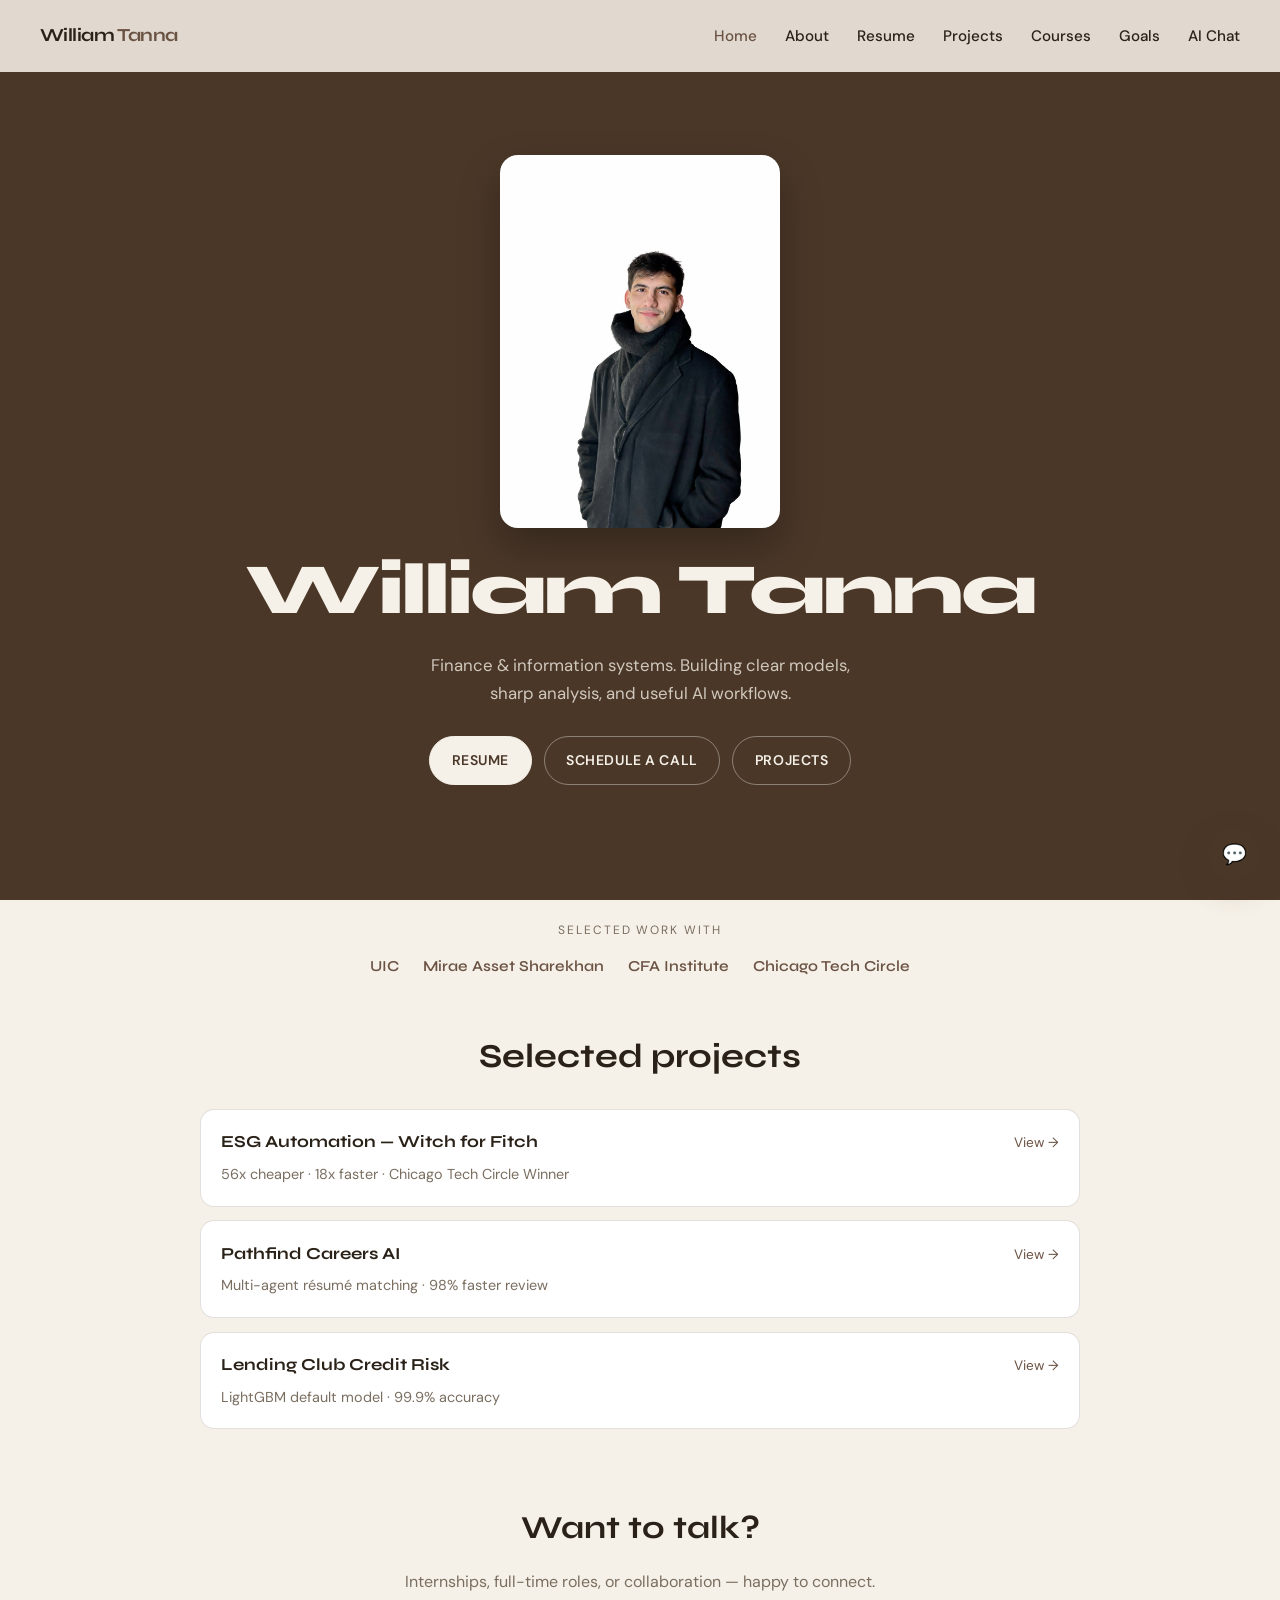
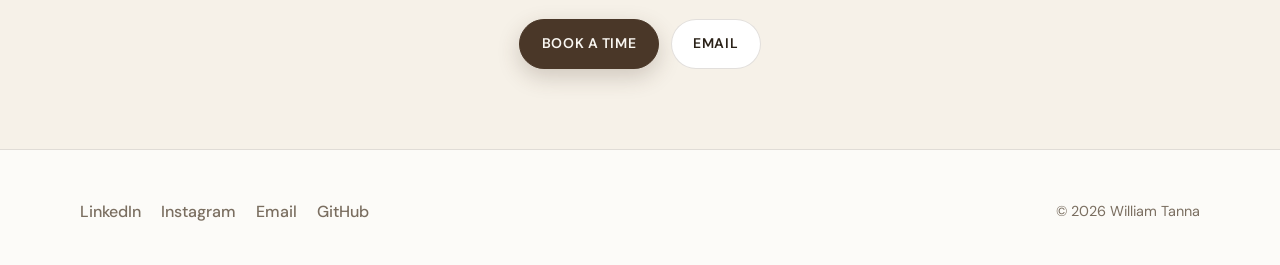
==== index.html @ aa551d98 "Simplify home, expandable chat FAB, richer transitions, plain brown hero Collapses chat into a botto" ====
<!DOCTYPE html>
<html lang="en">
<head>
    <meta charset="UTF-8">
    <meta name="viewport" content="width=device-width, initial-scale=1.0">
    <title>William Tanna — Portfolio</title>
    <link rel="preconnect" href="https://fonts.googleapis.com">
    <link rel="preconnect" href="https://fonts.gstatic.com" crossorigin>
    <link href="https://fonts.googleapis.com/css2?family=Syne:wght@600;700;800&family=DM+Sans:wght@400;500;600;700&display=swap" rel="stylesheet">
    <link rel="stylesheet" href="css/site.css">
    <style>
        .hero {
            min-height: 100vh;
            display: flex;
            flex-direction: column;
            align-items: center;
            justify-content: center;
            text-align: center;
            padding: calc(var(--nav-h) + 2rem) 1.5rem 4rem;
            gap: 1.75rem;
            background: #4a3728;
            color: #f6f1e8;
        }
        .hero-photo {
            width: min(280px, 58vw);
            aspect-ratio: 3 / 4;
            border-radius: 18px;
            overflow: hidden;
            box-shadow: 0 18px 40px rgba(0, 0, 0, 0.28);
            animation: heroRise 0.9s var(--ease) both;
        }
        .hero-photo img {
            width: 100%;
            height: 100%;
            object-fit: cover;
            object-position: center top;
        }
        .hero-name {
            font-family: var(--font-display);
            font-size: clamp(2.6rem, 8vw, 4.5rem);
            font-weight: 800;
            letter-spacing: -0.04em;
            line-height: 0.95;
            color: #f6f1e8;
            margin: 0;
            background: none;
            -webkit-text-fill-color: #f6f1e8;
            animation: heroRise 0.9s var(--ease) 0.08s both;
        }
        .hero-tagline {
            max-width: 28rem;
            margin: 0;
            color: rgba(246, 241, 232, 0.78);
            font-size: 1.05rem;
            line-height: 1.65;
            animation: heroRise 0.9s var(--ease) 0.16s both;
        }
        .cta-buttons {
            display: flex;
            flex-wrap: wrap;
            gap: 0.75rem;
            justify-content: center;
            animation: heroRise 0.9s var(--ease) 0.24s both;
        }
        .hero .btn-primary {
            background: #f6f1e8;
            color: #4a3728;
            border-color: #f6f1e8;
            box-shadow: none;
        }
        .hero .btn-primary:hover {
            background: #ebe4d8;
            color: #4a3728;
            border-color: #ebe4d8;
        }
        .hero .btn-secondary,
        .hero .btn-ghost {
            background: transparent;
            color: #f6f1e8;
            border-color: rgba(246, 241, 232, 0.4);
        }
        .hero .btn-secondary:hover,
        .hero .btn-ghost:hover {
            background: rgba(246, 241, 232, 0.1);
            color: #f6f1e8;
            border-color: #f6f1e8;
        }
        @keyframes heroRise {
            from { opacity: 0; transform: translateY(22px); }
            to { opacity: 1; transform: translateY(0); }
        }
        .trust-strip {
            padding: 1.25rem 1.5rem 3rem;
            text-align: center;
        }
        .trust-strip p {
            margin: 0 0 0.85rem;
            font-size: 0.75rem;
            letter-spacing: 0.16em;
            text-transform: uppercase;
            color: var(--muted);
        }
        .trust-strip-row {
            display: flex;
            flex-wrap: wrap;
            justify-content: center;
            gap: 0.65rem 1.5rem;
            color: var(--accent);
            font-family: var(--font-display);
            font-weight: 600;
            font-size: 0.95rem;
        }
        .home-projects {
            padding: 0 1.5rem 4.5rem;
        }
        .home-projects-inner {
            max-width: 880px;
            margin: 0 auto;
        }
        .home-projects h2 {
            font-family: var(--font-display);
            font-size: clamp(1.6rem, 3vw, 2.1rem);
            margin: 0 0 1.5rem;
            text-align: center;
        }
        .home-project-list {
            display: grid;
            gap: 0.85rem;
        }
        .home-project {
            display: flex;
            justify-content: space-between;
            align-items: baseline;
            gap: 1rem;
            padding: 1.15rem 1.25rem;
            background: var(--bg-elevated);
            border: 1px solid var(--border);
            border-radius: var(--radius);
            color: inherit;
            text-decoration: none;
            transition: transform 0.25s var(--ease), border-color 0.25s, box-shadow 0.25s;
        }
        .home-project:hover {
            transform: translateY(-3px);
            border-color: rgba(74, 55, 40, 0.35);
            box-shadow: var(--shadow);
            color: inherit;
        }
        .home-project strong {
            display: block;
            font-family: var(--font-display);
            font-size: 1.05rem;
            margin-bottom: 0.2rem;
        }
        .home-project span {
            color: var(--muted);
            font-size: 0.9rem;
        }
        .home-project em {
            font-style: normal;
            color: var(--accent);
            font-size: 0.85rem;
            white-space: nowrap;
        }
        .home-cta {
            text-align: center;
            padding: 0 1.5rem 5rem;
        }
        .home-cta h2 {
            font-family: var(--font-display);
            font-size: clamp(1.5rem, 3vw, 2rem);
            margin: 0 0 0.75rem;
        }
        .home-cta p {
            color: var(--muted);
            margin: 0 0 1.5rem;
        }
        .home-cta .cta-buttons { justify-content: center; }

        /* Chat panel messages */
        .chat-panel-header {
            display: flex;
            align-items: center;
            justify-content: space-between;
            gap: 0.75rem;
            padding: 0.85rem 1rem;
            background: var(--accent-2);
            color: #faf7f2;
            font-weight: 600;
            font-size: 0.85rem;
        }
        .chat-panel-close {
            width: 32px;
            height: 32px;
            border: none;
            border-radius: 50%;
            background: rgba(255,255,255,0.15);
            color: inherit;
            cursor: pointer;
            font-size: 1.1rem;
            line-height: 1;
        }
        .chat-panel-messages {
            flex: 1;
            overflow-y: auto;
            padding: 1rem;
            min-height: 180px;
            max-height: 280px;
            background: var(--bg);
        }
        .chat-panel-input {
            display: flex;
            gap: 0.5rem;
            padding: 0.75rem;
            border-top: 1px solid var(--border);
            background: var(--bg-elevated);
        }
        .chat-panel-input textarea {
            flex: 1;
            border: 1px solid var(--border);
            border-radius: 10px;
            padding: 0.65rem 0.75rem;
            font: inherit;
            resize: none;
            max-height: 80px;
            background: #fff;
            color: var(--text);
        }
        .chat-panel-input button {
            border: none;
            border-radius: 10px;
            padding: 0 1rem;
            background: var(--accent-2);
            color: #faf7f2;
            font-weight: 600;
            cursor: pointer;
        }
        .chat-panel-input button:disabled { opacity: 0.5; }
        .chat-panel .message {
            display: flex;
            gap: 0.5rem;
            margin-bottom: 0.75rem;
            align-items: flex-end;
        }
        .chat-panel .message.user { justify-content: flex-end; }
        .chat-panel .message-bubble {
            max-width: 85%;
            padding: 0.55rem 0.8rem;
            border-radius: 12px;
            font-size: 0.85rem;
            line-height: 1.45;
            background: var(--bg-elevated);
            border: 1px solid var(--border);
        }
        .chat-panel .message.user .message-bubble {
            background: var(--accent-2);
            color: #faf7f2;
            border-color: transparent;
        }
        .chat-panel .message-avatar {
            width: 26px;
            height: 26px;
            border-radius: 50%;
            object-fit: cover;
        }
        .typing-indicator { display: flex; gap: 4px; padding: 4px 0; }
        .typing-dot {
            width: 6px; height: 6px; border-radius: 50%;
            background: var(--muted);
            animation: typingPulse 1s infinite ease-in-out;
        }
        .typing-dot:nth-child(2) { animation-delay: 0.15s; }
        .typing-dot:nth-child(3) { animation-delay: 0.3s; }
        @keyframes typingPulse {
            0%, 80%, 100% { opacity: 0.35; transform: translateY(0); }
            40% { opacity: 1; transform: translateY(-3px); }
        }
        .welcome-mini h3 {
            margin: 0 0 0.35rem;
            font-size: 0.95rem;
            color: var(--text);
        }
        .welcome-mini p {
            margin: 0;
            font-size: 0.82rem;
            color: var(--muted);
        }
        @media (max-width: 640px) {
            .home-project { flex-direction: column; align-items: flex-start; }
        }
        @media (prefers-reduced-motion: reduce) {
            .hero-photo, .hero-name, .hero-tagline, .cta-buttons { animation: none; }
        }
    </style>
</head>
<body>
    <div class="page-transition" id="pageTransition" aria-hidden="true">
        <div class="transition-wipe"></div>
        <div class="transition-content">
            <div class="transition-mark">WT</div>
            <div class="loading-text">Loading</div>
        </div>
    </div>

    <div class="site-nav-backdrop" id="siteNavBackdrop"></div>
    <header class="site-nav">
        <div class="site-nav-inner">
            <a href="/" class="site-brand" onclick="navigateWithAnimation(event, '/')">William <span>Tanna</span></a>
            <button class="site-nav-toggle" id="siteNavToggle" aria-label="Open menu" aria-expanded="false" aria-controls="siteNavLinks">+</button>
            <ul class="site-nav-links" id="siteNavLinks">
                <li><a href="/" class="active" onclick="navigateWithAnimation(event, '/')">Home</a></li>
                <li><a href="/about" onclick="navigateWithAnimation(event, '/about')">About</a></li>
                <li><a href="/resume" onclick="navigateWithAnimation(event, '/resume')">Resume</a></li>
                <li><a href="/projects" onclick="navigateWithAnimation(event, '/projects')">Projects</a></li>
                <li><a href="/courses" onclick="navigateWithAnimation(event, '/courses')">Courses</a></li>
                <li><a href="/goals" onclick="navigateWithAnimation(event, '/goals')">Goals</a></li>
                <li><a href="/chat" onclick="navigateWithAnimation(event, '/chat')">AI Chat</a></li>
            </ul>
        </div>
    </header>

    <section class="hero">
        <div class="hero-photo">
            <img src="images/profile.png" alt="William Tanna">
        </div>
        <h1 class="hero-name">William Tanna</h1>
        <p class="hero-tagline">Finance &amp; information systems. Building clear models, sharp analysis, and useful AI workflows.</p>
        <div class="cta-buttons">
            <a href="/resume" class="btn btn-primary" onclick="navigateWithAnimation(event, '/resume')">Resume</a>
            <a href="https://calendar.app.google/wy9wTxMS2nM8jsvWA" target="_blank" rel="noopener" class="btn btn-secondary">Schedule a call</a>
            <a href="/projects" class="btn btn-ghost" onclick="navigateWithAnimation(event, '/projects')">Projects</a>
        </div>
    </section>

    <section class="trust-strip animate-on-scroll">
        <p>Selected work with</p>
        <div class="trust-strip-row">
            <span>UIC</span>
            <span>Mirae Asset Sharekhan</span>
            <span>CFA Institute</span>
            <span>Chicago Tech Circle</span>
        </div>
    </section>

    <section class="home-projects animate-on-scroll">
        <div class="home-projects-inner">
            <h2>Selected projects</h2>
            <div class="home-project-list">
                <a class="home-project" href="/projects" onclick="navigateWithAnimation(event, '/projects')">
                    <div>
                        <strong>ESG Automation — Witch for Fitch</strong>
                        <span>56x cheaper · 18x faster · Chicago Tech Circle Winner</span>
                    </div>
                    <em>View →</em>
                </a>
                <a class="home-project" href="/projects" onclick="navigateWithAnimation(event, '/projects')">
                    <div>
                        <strong>Pathfind Careers AI</strong>
                        <span>Multi-agent résumé matching · 98% faster review</span>
                    </div>
                    <em>View →</em>
                </a>
                <a class="home-project" href="/projects" onclick="navigateWithAnimation(event, '/projects')">
                    <div>
                        <strong>Lending Club Credit Risk</strong>
                        <span>LightGBM default model · 99.9% accuracy</span>
                    </div>
                    <em>View →</em>
                </a>
            </div>
        </div>
    </section>

    <section class="home-cta animate-on-scroll">
        <h2>Want to talk?</h2>
        <p>Internships, full-time roles, or collaboration — happy to connect.</p>
        <div class="cta-buttons">
            <a href="https://calendar.app.google/wy9wTxMS2nM8jsvWA" target="_blank" rel="noopener" class="btn btn-primary">Book a time</a>
            <a href="mailto:william@williamtanna.com" class="btn btn-secondary">Email</a>
        </div>
    </section>

    <footer class="site-footer">
        <div class="site-footer-inner">
            <div class="social-links">
                <a href="https://linkedin.com/in/williamtanna2824" target="_blank" rel="noopener">LinkedIn</a>
                <a href="https://instagram.com/williamtannaa" target="_blank" rel="noopener">Instagram</a>
                <a href="mailto:william@williamtanna.com">Email</a>
                <a href="https://github.com/williamtanna" target="_blank" rel="noopener">GitHub</a>
            </div>
            <p>© 2026 William Tanna</p>
        </div>
    </footer>

    <!-- Collapsed by default — tap to expand -->
    <button class="chat-fab" id="chatFab" aria-label="Open AI chat" aria-expanded="false" aria-controls="chatPanel">💬</button>
    <div class="chat-panel" id="chatPanel" role="dialog" aria-label="Chat with William">
        <div class="chat-panel-header">
            <span>Ask William</span>
            <button type="button" class="chat-panel-close" id="chatPanelClose" aria-label="Close chat">×</button>
        </div>
        <div class="chat-panel-messages" id="chatPanelMessages">
            <div class="welcome-mini" id="chatWelcome">
                <h3>Chat with me</h3>
                <p>Experience, projects, goals — ask anything.</p>
            </div>
            <div id="chatMessagesList"></div>
        </div>
        <div class="chat-panel-input">
            <textarea id="chatInput" rows="1" placeholder="Type a question…" onkeydown="handleChatKeyDown(event)"></textarea>
            <button type="button" id="chatSendBtn" onclick="sendChatMessage()">Send</button>
        </div>
    </div>

    <script src="js/site.js"></script>
    <script>
        document.addEventListener('DOMContentLoaded', function () {
            if (window.initChatShell) window.initChatShell();
        });

        function handleChatKeyDown(e) {
            if (e.key === 'Enter' && !e.shiftKey) {
                e.preventDefault();
                sendChatMessage();
            }
        }

        function addChatMessage(text, sender) {
            const list = document.getElementById('chatMessagesList');
            const welcome = document.getElementById('chatWelcome');
            if (welcome) welcome.style.display = 'none';
            const div = document.createElement('div');
            div.className = 'message ' + sender;
            if (sender === 'bot') {
                div.innerHTML = '<img class="message-avatar" src="images/profile.png" alt="William"><div class="message-bubble">' + text + '</div>';
            } else {
                div.innerHTML = '<div class="message-bubble">' + text + '</div>';
            }
            list.appendChild(div);
            const box = document.getElementById('chatPanelMessages');
            box.scrollTop = box.scrollHeight;
            return div;
        }

        async function sendChatMessage() {
            const input = document.getElementById('chatInput');
            const btn = document.getElementById('chatSendBtn');
            const msg = input.value.trim();
            if (!msg) return;
            btn.disabled = true;
            addChatMessage(msg, 'user');
            input.value = '';
            const typing = addChatMessage('<div class="typing-indicator"><div class="typing-dot"></div><div class="typing-dot"></div><div class="typing-dot"></div></div>', 'bot');
            try {
                const API_BASE = (window.location.hostname === 'localhost' || window.location.hostname === '127.0.0.1')
                    ? 'http://localhost:8000'
                    : 'https://william-tanna-chat.onrender.com';
                const res = await fetch(API_BASE + '/api/chat', {
                    method: 'POST',
                    headers: { 'Content-Type': 'application/json' },
                    body: JSON.stringify({ message: msg })
                });
                const data = await res.json();
                typing.remove();
                if (data.success && data.response) addChatMessage(data.response, 'bot');
                else addChatMessage("Sorry, I couldn't process that.", 'bot');
            } catch (err) {
                typing.remove();
                addChatMessage("Sorry, I can't connect right now.", 'bot');
            } finally {
                btn.disabled = false;
                input.focus();
            }
        }
    </script>
</body>
</html>
---- css/site.css ----
/* William Tanna — shared design system (warm neutrals) */

:root {
  --bg: #f6f1e8;
  --bg-soft: #ebe4d8;
  --bg-elevated: #ffffff;
  --text: #2a2218;
  --muted: #7a6e60;
  --accent: #6b5344;
  --accent-bright: #8b6b52;
  --accent-2: #4a3728;
  --accent-2-hover: #5c4634;
  --border: rgba(74, 55, 40, 0.16);
  --radius: 14px;
  --radius-sm: 10px;
  --shadow: 0 18px 40px rgba(42, 34, 24, 0.1);
  --font-display: "Syne", system-ui, sans-serif;
  --font-body: "DM Sans", system-ui, sans-serif;
  --nav-h: 72px;
  --ease: cubic-bezier(0.4, 0, 0.2, 1);

  /* Back-compat aliases for pages still using old tokens */
  --black: var(--bg);
  --black-soft: var(--bg-soft);
  --black-card: var(--bg-elevated);
  --gold: var(--accent);
  --gold-light: var(--accent-bright);
  --gold-dark: var(--accent-2);
  --text-muted: var(--muted);
}

*,
*::before,
*::after {
  box-sizing: border-box;
}

html {
  scroll-behavior: smooth;
}

body {
  margin: 0;
  font-family: var(--font-body);
  line-height: 1.7;
  color: var(--text);
  background:
    radial-gradient(ellipse 70% 45% at 0% 0%, rgba(139, 107, 82, 0.12), transparent 55%),
    radial-gradient(ellipse 50% 40% at 100% 10%, rgba(74, 55, 40, 0.08), transparent 50%),
    radial-gradient(ellipse 60% 35% at 50% 100%, rgba(235, 228, 216, 0.9), transparent 60%),
    var(--bg);
  background-attachment: fixed;
  overflow-x: hidden;
  min-height: 100vh;
}

img {
  max-width: 100%;
  height: auto;
  display: block;
}

a {
  color: var(--accent);
  text-decoration: none;
  transition: color 0.2s var(--ease);
}

a:hover {
  color: var(--accent-bright);
}

/* —— Typography —— */
.site-brand,
.display {
  font-family: var(--font-display);
  font-weight: 700;
  letter-spacing: -0.03em;
  line-height: 1.05;
}

.section-title {
  font-family: var(--font-display);
  font-size: clamp(1.75rem, 4vw, 2.75rem);
  font-weight: 700;
  color: var(--text);
  margin: 0 0 0.75rem;
}

.section-subtitle {
  color: var(--muted);
  font-size: 1.05rem;
  max-width: 36rem;
  margin: 0 0 2rem;
}

/* —— Layout —— */
.container {
  width: min(1120px, calc(100% - 2rem));
  margin-inline: auto;
}

.section {
  padding: clamp(3.5rem, 8vw, 6rem) 0;
}

/* —— Buttons —— */
.btn {
  display: inline-flex;
  align-items: center;
  justify-content: center;
  gap: 0.5rem;
  min-height: 44px;
  padding: 0.75rem 1.35rem;
  border-radius: 999px;
  border: 1px solid transparent;
  font-family: var(--font-body);
  font-size: 0.875rem;
  font-weight: 600;
  letter-spacing: 0.04em;
  text-transform: uppercase;
  text-decoration: none;
  cursor: pointer;
  transition: transform 0.2s var(--ease), background 0.2s var(--ease), border-color 0.2s var(--ease), color 0.2s var(--ease), box-shadow 0.2s var(--ease);
}

.btn:hover {
  transform: translateY(-2px);
}

.btn-primary {
  background: var(--accent-2);
  color: #faf7f2;
  border-color: var(--accent-2);
  box-shadow: 0 8px 22px rgba(74, 55, 40, 0.22);
}

.btn-primary:hover {
  background: var(--accent-2-hover);
  color: #faf7f2;
  border-color: var(--accent-2-hover);
}

.btn-secondary,
.btn-ghost {
  background: var(--bg-elevated);
  color: var(--text);
  border-color: var(--border);
}

.btn-secondary:hover,
.btn-ghost:hover {
  border-color: var(--accent);
  color: var(--accent-2);
  background: var(--bg-soft);
}

.btn-ai {
  background: transparent;
  color: var(--accent-2);
  border-color: rgba(74, 55, 40, 0.35);
}

.btn-ai:hover {
  background: rgba(74, 55, 40, 0.08);
  color: var(--accent-2);
}

/* —— Site nav —— */
.site-nav {
  position: fixed;
  top: 0;
  left: 0;
  right: 0;
  z-index: 1000;
  height: var(--nav-h);
  display: flex;
  align-items: center;
  padding: 0 clamp(1rem, 4vw, 2rem);
  background: rgba(246, 241, 232, 0.88);
  backdrop-filter: blur(14px);
  -webkit-backdrop-filter: blur(14px);
  border-bottom: 1px solid transparent;
  transition: border-color 0.3s var(--ease), background 0.3s var(--ease);
}

.site-nav.is-scrolled {
  border-bottom-color: var(--border);
  background: rgba(255, 255, 255, 0.94);
}

.site-nav-inner {
  width: 100%;
  max-width: 1200px;
  margin: 0 auto;
  display: flex;
  align-items: center;
  justify-content: space-between;
  gap: 1rem;
}

.site-brand {
  font-size: 1.15rem;
  color: var(--text);
  text-decoration: none;
}

.site-brand span {
  color: var(--accent);
}

.site-nav-toggle {
  width: 44px;
  height: 44px;
  border-radius: 50%;
  border: 1px solid var(--border);
  background: var(--bg-elevated);
  color: var(--text);
  font-size: 1.35rem;
  line-height: 1;
  cursor: pointer;
  display: flex;
  align-items: center;
  justify-content: center;
  transition: background 0.2s, transform 0.3s var(--ease), border-color 0.2s;
}

.site-nav-toggle:hover {
  border-color: var(--accent);
  color: var(--accent);
}

.site-nav-toggle[aria-expanded="true"] {
  transform: rotate(45deg);
  background: var(--accent-2);
  color: #faf7f2;
  border-color: var(--accent-2);
}

.site-nav-links {
  list-style: none;
  margin: 0;
  padding: 0;
}

.site-nav-links a {
  color: var(--text);
  text-decoration: none;
  font-weight: 500;
  font-size: 0.95rem;
}

.site-nav-links a:hover,
.site-nav-links a.active {
  color: var(--accent);
}

@media (min-width: 900px) {
  .site-nav-toggle {
    display: none;
  }

  .site-nav-links {
    display: flex;
    align-items: center;
    gap: 1.75rem;
  }
}

@media (max-width: 899px) {
  .site-nav-links {
    display: none;
    position: fixed;
    top: var(--nav-h);
    right: 0;
    bottom: 0;
    width: min(300px, 88vw);
    flex-direction: column;
    align-items: flex-start;
    gap: 0.25rem;
    padding: 1.5rem;
    background: var(--bg-elevated);
    border-left: 1px solid var(--border);
    box-shadow: var(--shadow);
  }

  .site-nav-links.is-open {
    display: flex;
  }

  .site-nav-links a {
    display: block;
    width: 100%;
    padding: 0.85rem 0.5rem;
    min-height: 44px;
  }
}

.site-nav-backdrop {
  display: none;
  position: fixed;
  inset: 0;
  background: rgba(0, 0, 0, 0.45);
  z-index: 999;
}

.site-nav-backdrop.is-open {
  display: block;
}

/* —— Footer —— */
.site-footer {
  padding: 3rem 1.5rem 2.5rem;
  border-top: 1px solid var(--border);
  background: rgba(255, 255, 255, 0.7);
}

.site-footer-inner {
  max-width: 1120px;
  margin: 0 auto;
  display: flex;
  flex-wrap: wrap;
  align-items: center;
  justify-content: space-between;
  gap: 1.25rem;
}

.site-footer .social-links {
  display: flex;
  flex-wrap: wrap;
  gap: 1.25rem;
}

.site-footer .social-links a {
  color: var(--muted);
  font-weight: 500;
}

.site-footer .social-links a:hover {
  color: var(--accent);
}

.site-footer p {
  margin: 0;
  color: var(--muted);
  font-size: 0.9rem;
}

/* —— Page transition —— */
.page-transition {
  position: fixed;
  inset: 0;
  z-index: 10000;
  display: flex;
  align-items: center;
  justify-content: center;
  opacity: 0;
  pointer-events: none;
  background: transparent;
}

.page-transition.active {
  opacity: 1;
  pointer-events: all;
}

.transition-wipe {
  position: absolute;
  inset: 0;
  background: var(--bg);
  transform: scaleY(0);
  transform-origin: bottom;
  transition: transform 0.55s cubic-bezier(0.76, 0, 0.24, 1);
}

.page-transition.active .transition-wipe {
  transform: scaleY(1);
  transform-origin: top;
}

.transition-content {
  position: relative;
  z-index: 1;
  text-align: center;
  opacity: 0;
  transform: translateY(12px) scale(0.96);
  transition: opacity 0.35s ease 0.18s, transform 0.45s cubic-bezier(0.22, 1, 0.36, 1) 0.18s;
}

.page-transition.active .transition-content {
  opacity: 1;
  transform: translateY(0) scale(1);
}

.transition-mark {
  font-family: var(--font-display);
  font-size: clamp(2.5rem, 8vw, 3.5rem);
  font-weight: 800;
  color: var(--accent-2);
  letter-spacing: -0.04em;
  animation: none;
}

.page-transition.active .transition-mark {
  animation: markPulse 0.7s ease 0.25s both;
}

@keyframes markPulse {
  0% { letter-spacing: -0.08em; opacity: 0.4; }
  100% { letter-spacing: -0.04em; opacity: 1; }
}

.loading-text {
  margin-top: 0.75rem;
  color: var(--muted);
  font-size: 0.75rem;
  letter-spacing: 0.32em;
  text-transform: uppercase;
}

/* legacy tiger class still used on some pages */
.tiger-runner {
  font-size: 2.5rem;
  color: var(--accent);
}

/* —— Motion —— */
.animate-on-scroll {
  opacity: 0;
  transform: translateY(28px);
  transition: opacity 0.7s var(--ease), transform 0.7s var(--ease);
}

.animate-on-scroll.visible {
  opacity: 1;
  transform: translateY(0);
}

.animate-delay-1 { transition-delay: 0.08s; }
.animate-delay-2 { transition-delay: 0.16s; }
.animate-delay-3 { transition-delay: 0.24s; }
.animate-delay-4 { transition-delay: 0.32s; }

@media (prefers-reduced-motion: reduce) {
  html { scroll-behavior: auto; }
  .animate-on-scroll {
    opacity: 1;
    transform: none;
    transition: none;
  }
  .btn:hover { transform: none; }
  .page-transition { transition: none; }
}

/* —— Surfaces —— */
.surface {
  background: var(--bg-elevated);
  border: 1px solid var(--border);
  border-radius: var(--radius);
}

.surface-hover:hover {
  border-color: rgba(74, 55, 40, 0.35);
  transform: translateY(-4px);
  box-shadow: var(--shadow);
}

/* —— Floating chat shell —— */
.chat-fab {
  position: fixed;
  right: 1.25rem;
  bottom: 1.25rem;
  z-index: 900;
  width: 52px;
  height: 52px;
  border-radius: 50%;
  border: none;
  background: var(--accent-2);
  color: #faf7f2;
  font-size: 1.25rem;
  cursor: pointer;
  box-shadow: 0 10px 28px rgba(74, 55, 40, 0.28);
  transition: transform 0.25s var(--ease), background 0.2s;
}

.chat-fab:hover {
  transform: scale(1.07);
  background: var(--accent-2-hover);
}

.chat-fab[aria-expanded="true"] {
  transform: rotate(8deg) scale(0.95);
}

.chat-panel {
  position: fixed;
  right: 1.25rem;
  bottom: 5.25rem;
  z-index: 900;
  width: min(320px, calc(100vw - 2rem));
  max-height: min(62vh, 460px);
  display: flex;
  flex-direction: column;
  overflow: hidden;
  background: var(--bg-elevated);
  border: 1px solid var(--border);
  border-radius: var(--radius);
  box-shadow: var(--shadow);
  opacity: 0;
  visibility: hidden;
  pointer-events: none;
  transform: translateY(16px) scale(0.94);
  transform-origin: bottom right;
  transition:
    opacity 0.28s var(--ease),
    transform 0.35s cubic-bezier(0.22, 1, 0.36, 1),
    visibility 0.28s;
}

.chat-panel.is-open {
  opacity: 1;
  visibility: visible;
  pointer-events: auto;
  transform: translateY(0) scale(1);
}

@media (max-width: 480px) {
  .chat-panel {
    left: 0.75rem;
    right: 0.75rem;
    width: auto;
    bottom: 5rem;
    transform-origin: bottom center;
  }
}

@media (prefers-reduced-motion: reduce) {
  .page-transition.active .transition-wipe,
  .page-transition.active .transition-content,
  .page-transition.active .transition-mark,
  .chat-panel {
    transition: none;
    animation: none;
  }
  .chat-panel {
    transform: none;
  }
  .chat-panel.is-open {
    transform: none;
  }
}
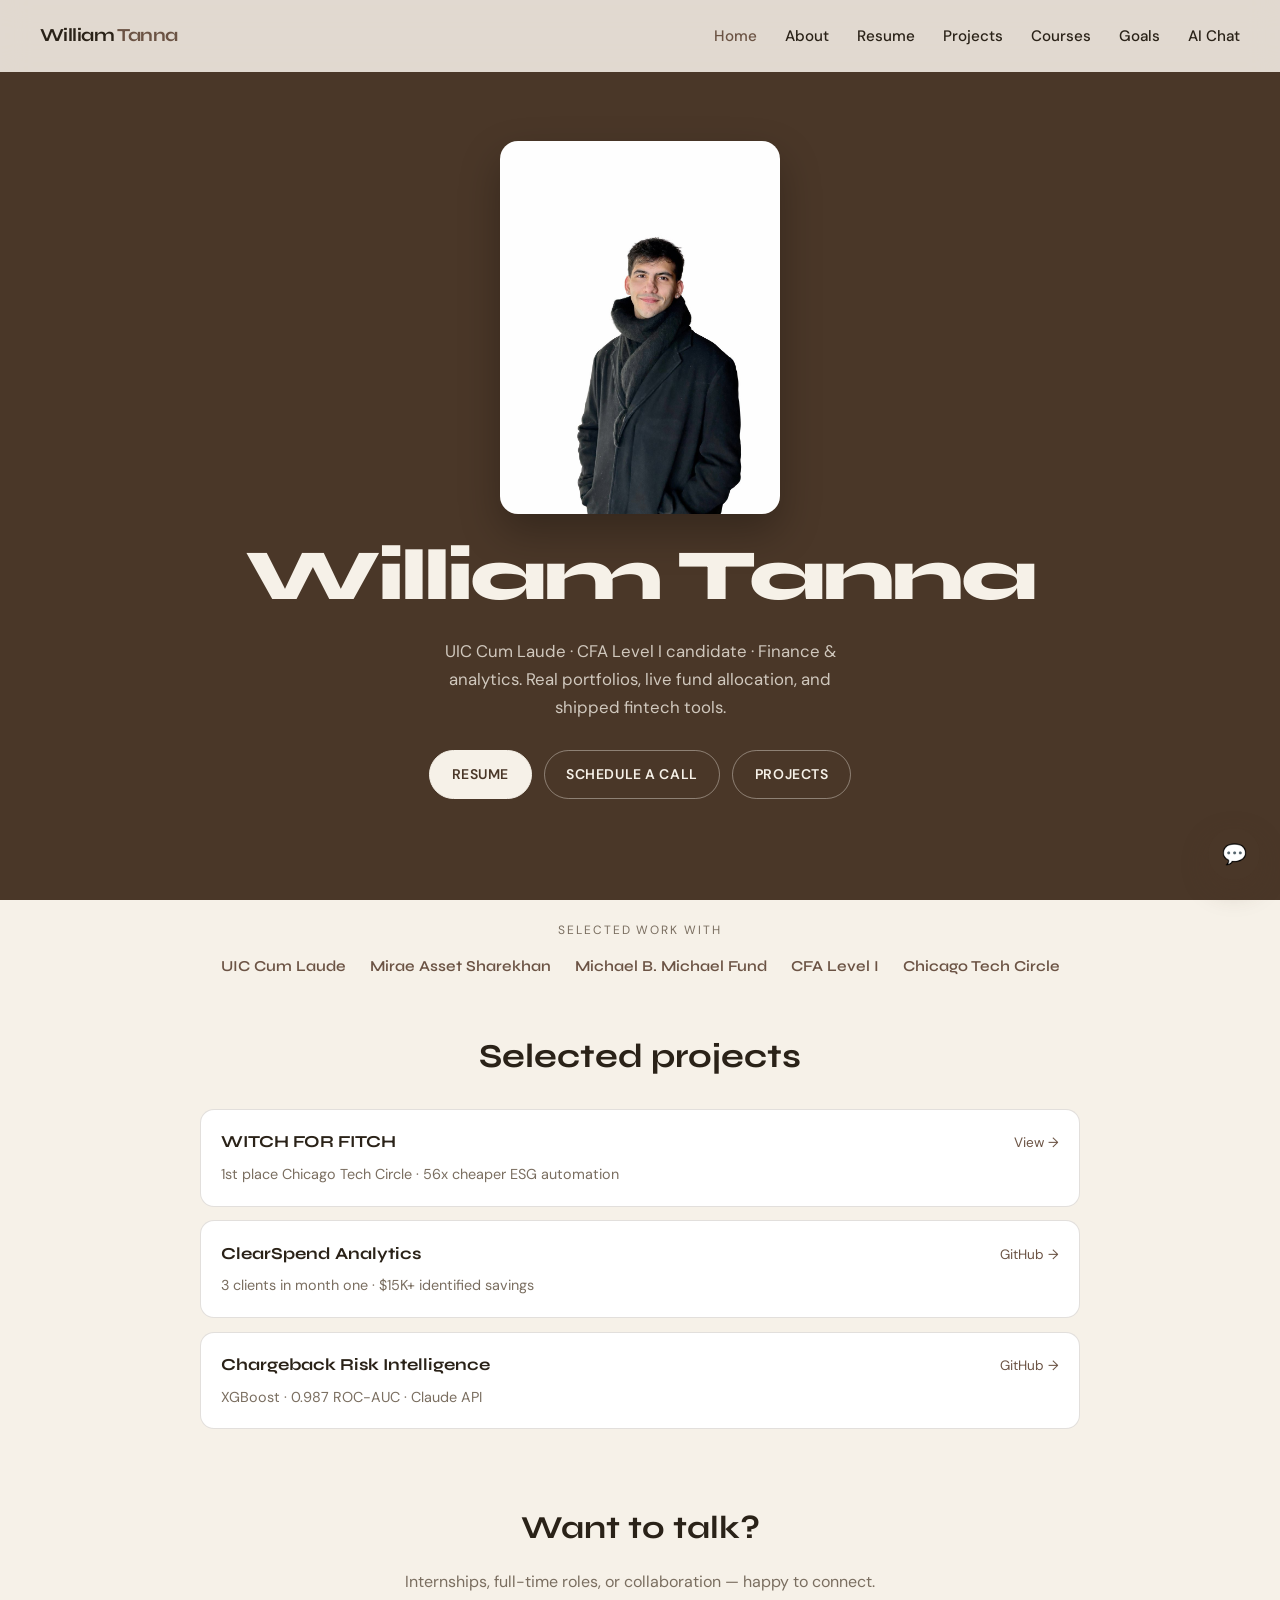
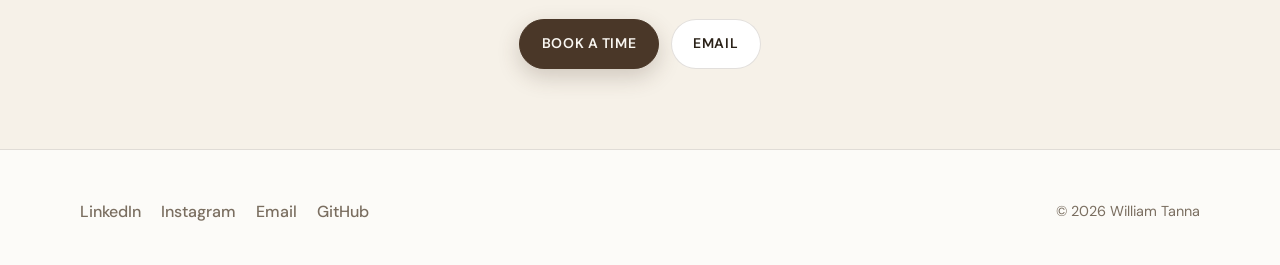
==== commit 588a53a5: "Recruiter pass: reconcile numbers, real GitHub links, tighter About Align GPA (3.52), Lending Club (" ====
--- a/index.html
+++ b/index.html
@@ -324,7 +324,7 @@
             <img src="images/profile.png" alt="William Tanna">
         </div>
         <h1 class="hero-name">William Tanna</h1>
-        <p class="hero-tagline">Finance &amp; information systems. Building clear models, sharp analysis, and useful AI workflows.</p>
+        <p class="hero-tagline">UIC Cum Laude · CFA Level I candidate · Finance &amp; analytics. Real portfolios, live fund allocation, and shipped fintech tools.</p>
         <div class="cta-buttons">
             <a href="/resume" class="btn btn-primary" onclick="navigateWithAnimation(event, '/resume')">Resume</a>
             <a href="https://calendar.app.google/wy9wTxMS2nM8jsvWA" target="_blank" rel="noopener" class="btn btn-secondary">Schedule a call</a>
@@ -335,9 +335,10 @@
     <section class="trust-strip animate-on-scroll">
         <p>Selected work with</p>
         <div class="trust-strip-row">
-            <span>UIC</span>
+            <span>UIC Cum Laude</span>
             <span>Mirae Asset Sharekhan</span>
-            <span>CFA Institute</span>
+            <span>Michael B. Michael Fund</span>
+            <span>CFA Level I</span>
             <span>Chicago Tech Circle</span>
         </div>
     </section>
@@ -348,24 +349,24 @@
             <div class="home-project-list">
                 <a class="home-project" href="/projects" onclick="navigateWithAnimation(event, '/projects')">
                     <div>
-                        <strong>ESG Automation — Witch for Fitch</strong>
-                        <span>56x cheaper · 18x faster · Chicago Tech Circle Winner</span>
+                        <strong>WITCH FOR FITCH</strong>
+                        <span>1st place Chicago Tech Circle · 56x cheaper ESG automation</span>
                     </div>
                     <em>View →</em>
                 </a>
-                <a class="home-project" href="/projects" onclick="navigateWithAnimation(event, '/projects')">
+                <a class="home-project" href="/projects#clearspend" onclick="navigateWithAnimation(event, '/projects')">
                     <div>
-                        <strong>Pathfind Careers AI</strong>
-                        <span>Multi-agent résumé matching · 98% faster review</span>
+                        <strong>ClearSpend Analytics</strong>
+                        <span>3 clients in month one · $15K+ identified savings</span>
                     </div>
-                    <em>View →</em>
+                    <em>GitHub →</em>
                 </a>
-                <a class="home-project" href="/projects" onclick="navigateWithAnimation(event, '/projects')">
+                <a class="home-project" href="/projects#chargeback" onclick="navigateWithAnimation(event, '/projects')">
                     <div>
-                        <strong>Lending Club Credit Risk</strong>
-                        <span>LightGBM default model · 99.9% accuracy</span>
+                        <strong>Chargeback Risk Intelligence</strong>
+                        <span>XGBoost · 0.987 ROC-AUC · Claude API</span>
                     </div>
-                    <em>View →</em>
+                    <em>GitHub →</em>
                 </a>
             </div>
         </div>
@@ -386,7 +387,7 @@
                 <a href="https://linkedin.com/in/williamtanna2824" target="_blank" rel="noopener">LinkedIn</a>
                 <a href="https://instagram.com/williamtannaa" target="_blank" rel="noopener">Instagram</a>
                 <a href="mailto:william@williamtanna.com">Email</a>
-                <a href="https://github.com/williamtanna" target="_blank" rel="noopener">GitHub</a>
+                <a href="https://github.com/williamtanna2824" target="_blank" rel="noopener">GitHub</a>
             </div>
             <p>© 2026 William Tanna</p>
         </div>
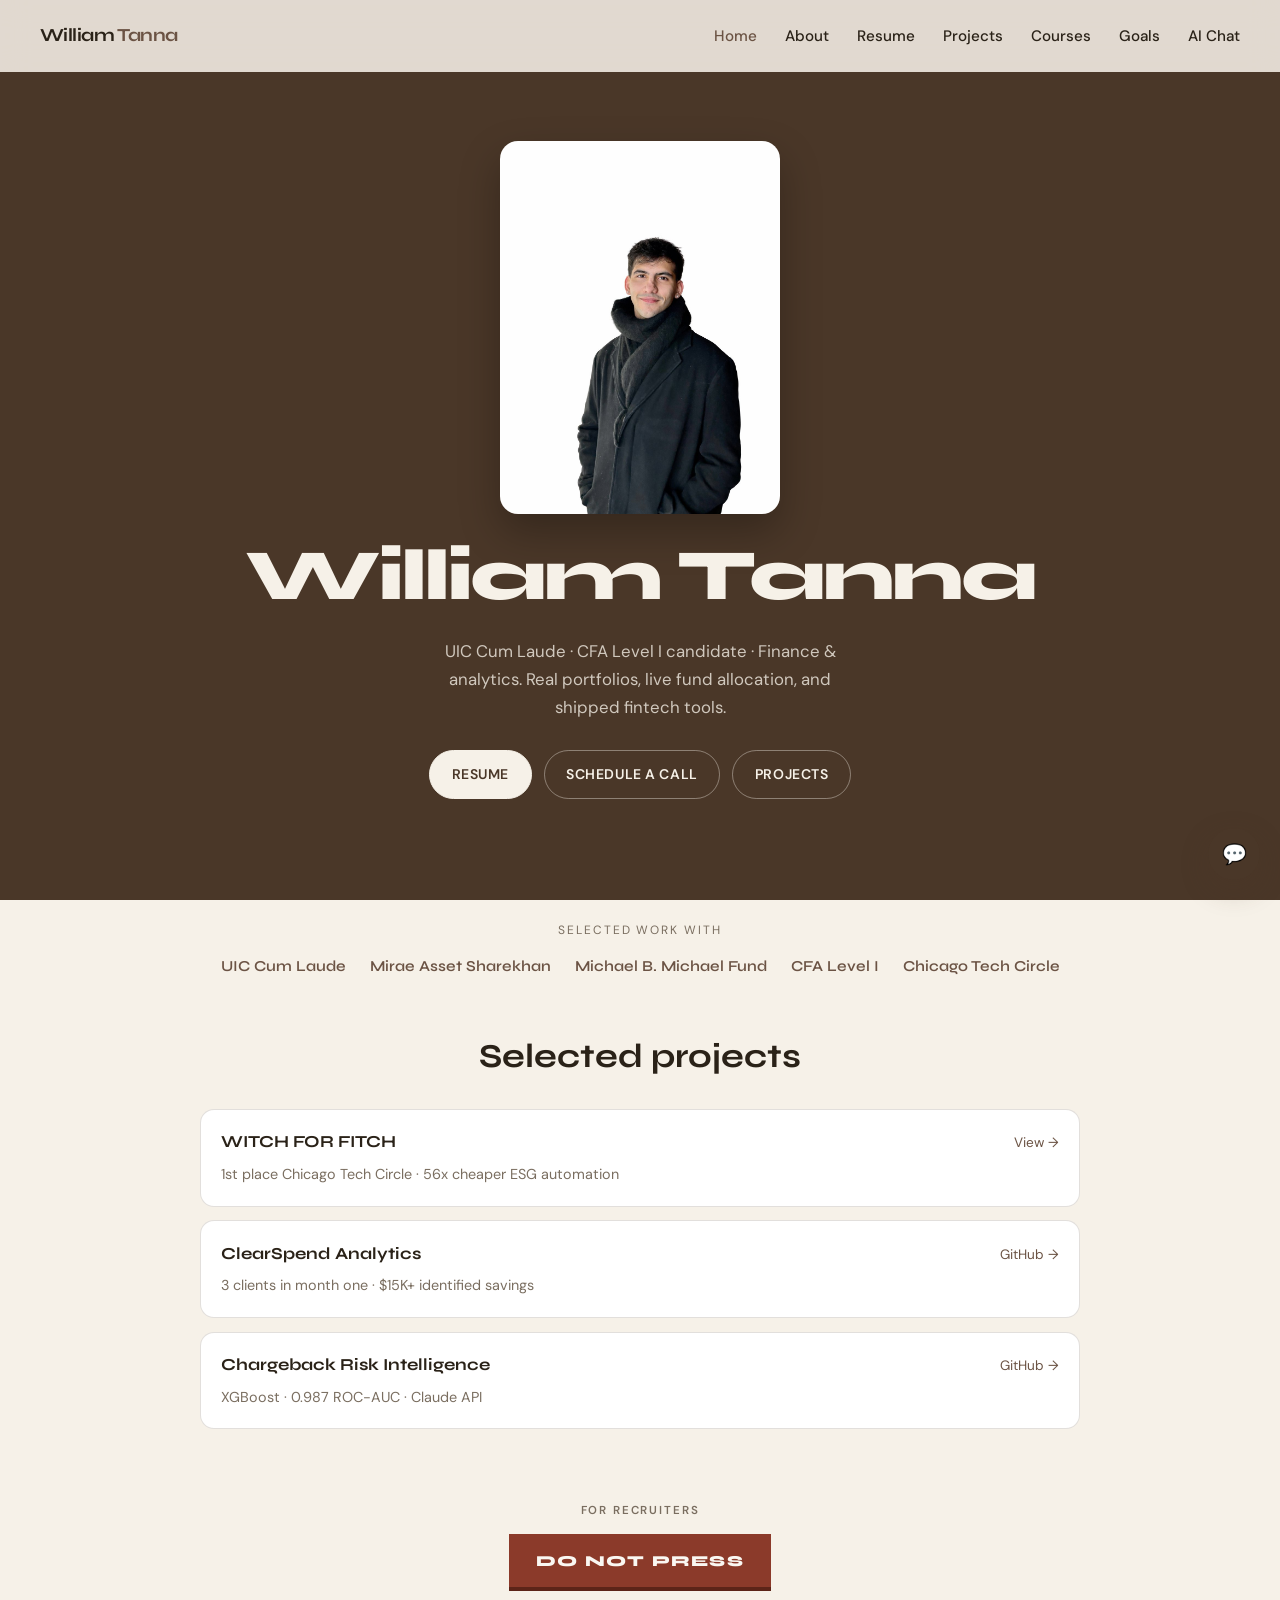
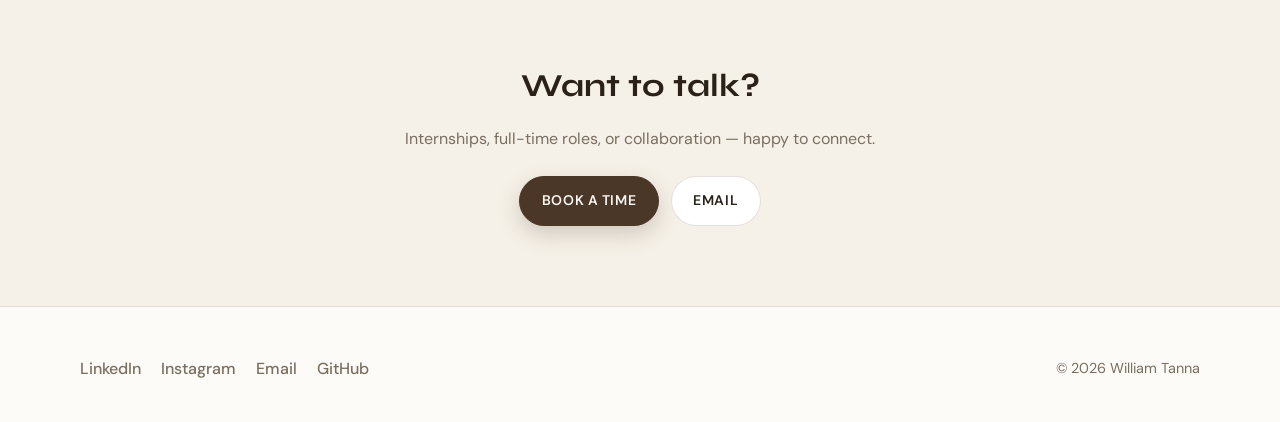
==== commit 61de1459: "Add Do Not Press recruiter pitch on the homepage Co-authored-by: Cursor <cursoragent@cursor.com>" ====
--- a/index.html
+++ b/index.html
@@ -176,6 +176,118 @@
             margin: 0 0 1.5rem;
         }
         .home-cta .cta-buttons { justify-content: center; }
+
+        .dnp {
+            max-width: 520px;
+            margin: 0 auto 4.5rem;
+            padding: 0 1.5rem;
+            text-align: center;
+        }
+        .dnp-eyebrow {
+            font-size: 0.72rem;
+            letter-spacing: 0.16em;
+            text-transform: uppercase;
+            color: var(--muted);
+            margin: 0 0 0.85rem;
+            font-weight: 600;
+        }
+        .dnp-btn {
+            font-family: var(--font-display);
+            font-weight: 800;
+            font-size: 0.95rem;
+            letter-spacing: 0.08em;
+            text-transform: uppercase;
+            padding: 0.95rem 1.6rem;
+            border: 2px solid #8b3a2a;
+            background: #8b3a2a;
+            color: #faf7f2;
+            cursor: pointer;
+            transition: transform 0.2s ease, background 0.2s ease, box-shadow 0.2s ease;
+            box-shadow: 0 4px 0 #5c2418;
+        }
+        .dnp-btn:hover {
+            background: #a34532;
+            transform: translateY(-1px);
+        }
+        .dnp-btn:active {
+            transform: translateY(2px);
+            box-shadow: 0 1px 0 #5c2418;
+        }
+        .dnp-btn.is-shaking {
+            animation: dnpShake 0.45s ease;
+        }
+        .dnp-btn.is-pressed {
+            background: var(--accent-2);
+            border-color: var(--accent-2);
+            box-shadow: none;
+            opacity: 0.85;
+            cursor: default;
+        }
+        @keyframes dnpShake {
+            0%, 100% { transform: translateX(0); }
+            20% { transform: translateX(-6px) rotate(-1deg); }
+            40% { transform: translateX(6px) rotate(1deg); }
+            60% { transform: translateX(-4px); }
+            80% { transform: translateX(4px); }
+        }
+        .dnp-reveal {
+            display: none;
+            margin-top: 1.5rem;
+            text-align: left;
+            padding: 1.5rem 0 0;
+            border-top: 1px solid var(--border);
+            opacity: 0;
+            transform: translateY(12px);
+            transition: opacity 0.45s ease, transform 0.45s ease;
+        }
+        .dnp-reveal.is-open {
+            display: block;
+            opacity: 1;
+            transform: translateY(0);
+        }
+        .dnp-reveal h3 {
+            font-family: var(--font-display);
+            font-size: 1.35rem;
+            margin: 0 0 0.5rem;
+            color: var(--accent-2);
+        }
+        .dnp-reveal > p {
+            color: var(--muted);
+            margin: 0 0 1rem;
+            font-size: 0.95rem;
+        }
+        .dnp-reveal ul {
+            list-style: none;
+            padding: 0;
+            margin: 0 0 1.35rem;
+        }
+        .dnp-reveal li {
+            position: relative;
+            padding: 0.45rem 0 0.45rem 1.1rem;
+            font-size: 0.95rem;
+            line-height: 1.5;
+            color: var(--text);
+            border-bottom: 1px solid rgba(74, 55, 40, 0.08);
+        }
+        .dnp-reveal li:last-child { border-bottom: none; }
+        .dnp-reveal li::before {
+            content: "";
+            position: absolute;
+            left: 0;
+            top: 0.95rem;
+            width: 6px;
+            height: 6px;
+            background: var(--accent);
+            border-radius: 50%;
+        }
+        .dnp-reveal .cta-buttons {
+            justify-content: flex-start;
+            gap: 0.75rem;
+        }
+        @media (prefers-reduced-motion: reduce) {
+            .dnp-btn.is-shaking { animation: none; }
+            .dnp-reveal { transition: none; }
+        }
 
         /* Chat panel messages */
         .chat-panel-header {
@@ -372,6 +484,28 @@
         </div>
     </section>
 
+    <section class="dnp animate-on-scroll" aria-label="Recruiter pitch">
+        <p class="dnp-eyebrow">For recruiters</p>
+        <button type="button" class="dnp-btn" id="dnpBtn" aria-expanded="false" aria-controls="dnpReveal">
+            Do not press
+        </button>
+        <div class="dnp-reveal" id="dnpReveal" hidden>
+            <h3>You pressed it. Here’s why hire me.</h3>
+            <p>Sixty-second case — no fluff.</p>
+            <ul>
+                <li>Cum Laude dual major in Finance + IDS (analytics), 3.52 GPA — CFA Level I exam Nov 2026.</li>
+                <li>Live student fund work: Gap Inc. DCF ($43.12 vs $21.01, 105% upside) → ~1% allocation (~$1,200) approved.</li>
+                <li>I ship: ClearSpend (3 clients, $15K+ savings), Chargeback ML (0.987 ROC-AUC), Tech Circle 1st place.</li>
+                <li>Finance instinct + build instinct — models, Python/SQL, and products recruiters can click.</li>
+                <li>Ready to start: looking for a full-time role in finance &amp; analytics, open worldwide.</li>
+            </ul>
+            <div class="cta-buttons">
+                <a href="https://calendar.app.google/wy9wTxMS2nM8jsvWA" target="_blank" rel="noopener" class="btn btn-primary">Schedule a call</a>
+                <a href="/resume" class="btn btn-secondary" onclick="navigateWithAnimation(event, '/resume')">Resume</a>
+            </div>
+        </div>
+    </section>
+
     <section class="home-cta animate-on-scroll">
         <h2>Want to talk?</h2>
         <p>Internships, full-time roles, or collaboration — happy to connect.</p>
@@ -417,6 +551,26 @@
     <script>
         document.addEventListener('DOMContentLoaded', function () {
             if (window.initChatShell) window.initChatShell();
+
+            var btn = document.getElementById('dnpBtn');
+            var reveal = document.getElementById('dnpReveal');
+            if (btn && reveal) {
+                btn.addEventListener('click', function () {
+                    if (btn.classList.contains('is-pressed')) return;
+                    btn.classList.add('is-shaking');
+                    setTimeout(function () {
+                        btn.classList.remove('is-shaking');
+                        btn.classList.add('is-pressed');
+                        btn.setAttribute('aria-expanded', 'true');
+                        btn.textContent = 'Told you not to';
+                        reveal.hidden = false;
+                        // force reflow so transition plays
+                        void reveal.offsetWidth;
+                        reveal.classList.add('is-open');
+                        reveal.scrollIntoView({ behavior: 'smooth', block: 'nearest' });
+                    }, 420);
+                });
+            }
         });
 
         function handleChatKeyDown(e) {
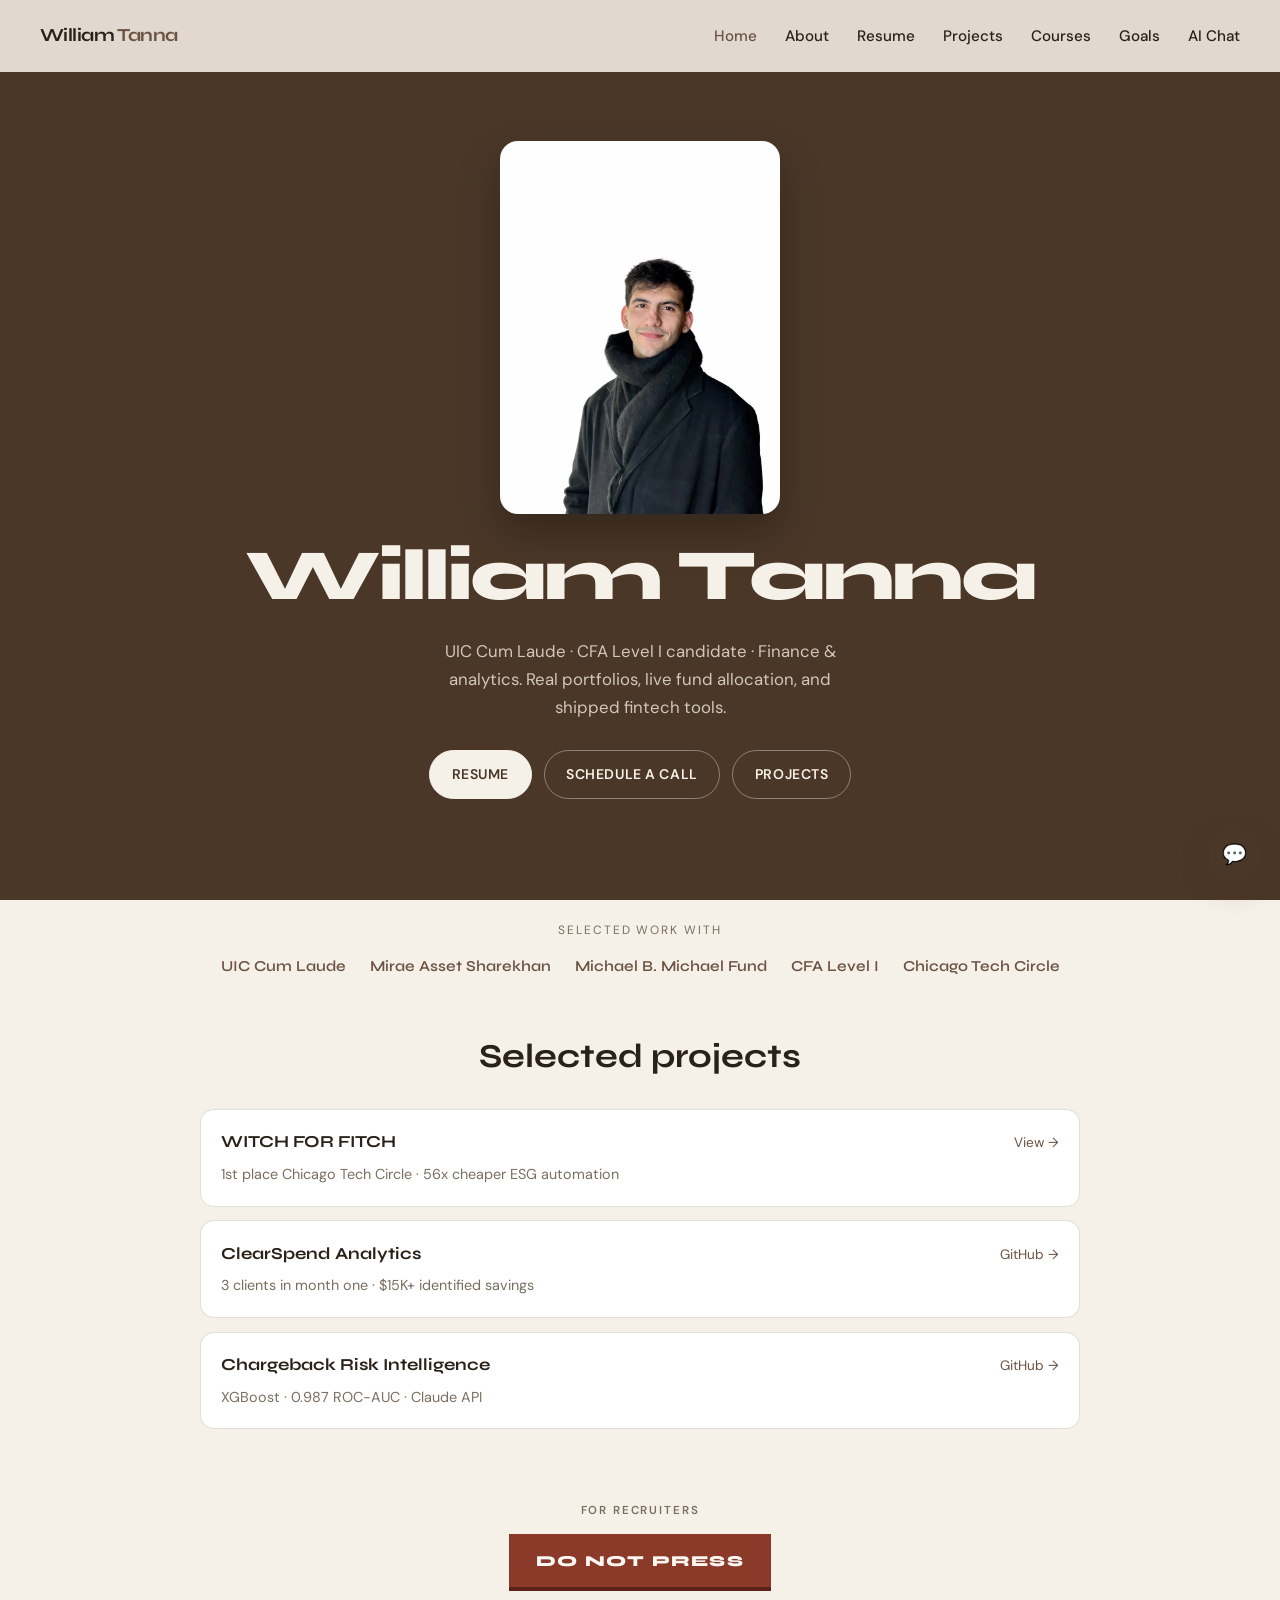
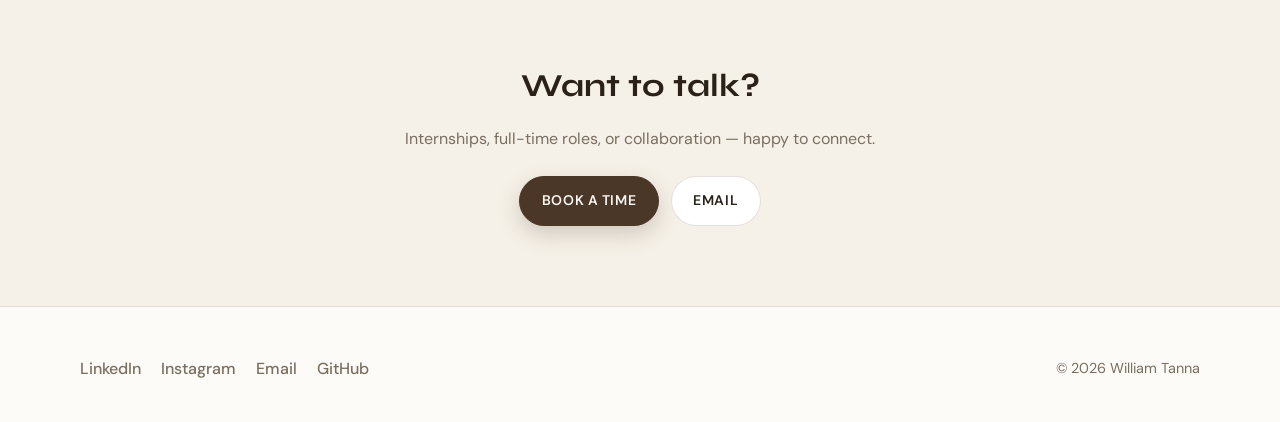
==== commit 56a4d6b2: "Crop homepage hero photo from the bottom Co-authored-by: Cursor <cursoragent@cursor.com>" ====
--- a/index.html
+++ b/index.html
@@ -34,6 +34,8 @@
             height: 100%;
             object-fit: cover;
             object-position: center top;
+            transform: scale(1.22);
+            transform-origin: top center;
         }
         .hero-name {
             font-family: var(--font-display);
@@ -493,10 +495,10 @@
             <h3>You pressed it. Here’s why hire me.</h3>
             <p>Sixty-second case — no fluff.</p>
             <ul>
-                <li>Cum Laude dual major in Finance + IDS (analytics), 3.52 GPA — CFA Level I exam Nov 2026.</li>
+                <li>Cum Laude dual major in Finance + IDS (analytics) — CFA Level I exam Nov 2026.</li>
                 <li>Live student fund work: Gap Inc. DCF ($43.12 vs $21.01, 105% upside) → ~1% allocation (~$1,200) approved.</li>
-                <li>I ship: ClearSpend (3 clients, $15K+ savings), Chargeback ML (0.987 ROC-AUC), Tech Circle 1st place.</li>
-                <li>Finance instinct + build instinct — models, Python/SQL, and products recruiters can click.</li>
+                <li>Winner of the Chicago Tech Circle Competition — plus shipped ClearSpend (3 clients, $15K+ savings) and Chargeback ML (0.987 ROC-AUC).</li>
+                <li>I’m open to any and every challenge, no matter how hard — that’s where I do my best work.</li>
                 <li>Ready to start: looking for a full-time role in finance &amp; analytics, open worldwide.</li>
             </ul>
             <div class="cta-buttons">
@@ -518,7 +520,7 @@
     <footer class="site-footer">
         <div class="site-footer-inner">
             <div class="social-links">
-                <a href="https://linkedin.com/in/williamtanna2824" target="_blank" rel="noopener">LinkedIn</a>
+                <a href="https://linkedin.com/in/williamtanna" target="_blank" rel="noopener">LinkedIn</a>
                 <a href="https://instagram.com/williamtannaa" target="_blank" rel="noopener">Instagram</a>
                 <a href="mailto:william@williamtanna.com">Email</a>
                 <a href="https://github.com/williamtanna2824" target="_blank" rel="noopener">GitHub</a>
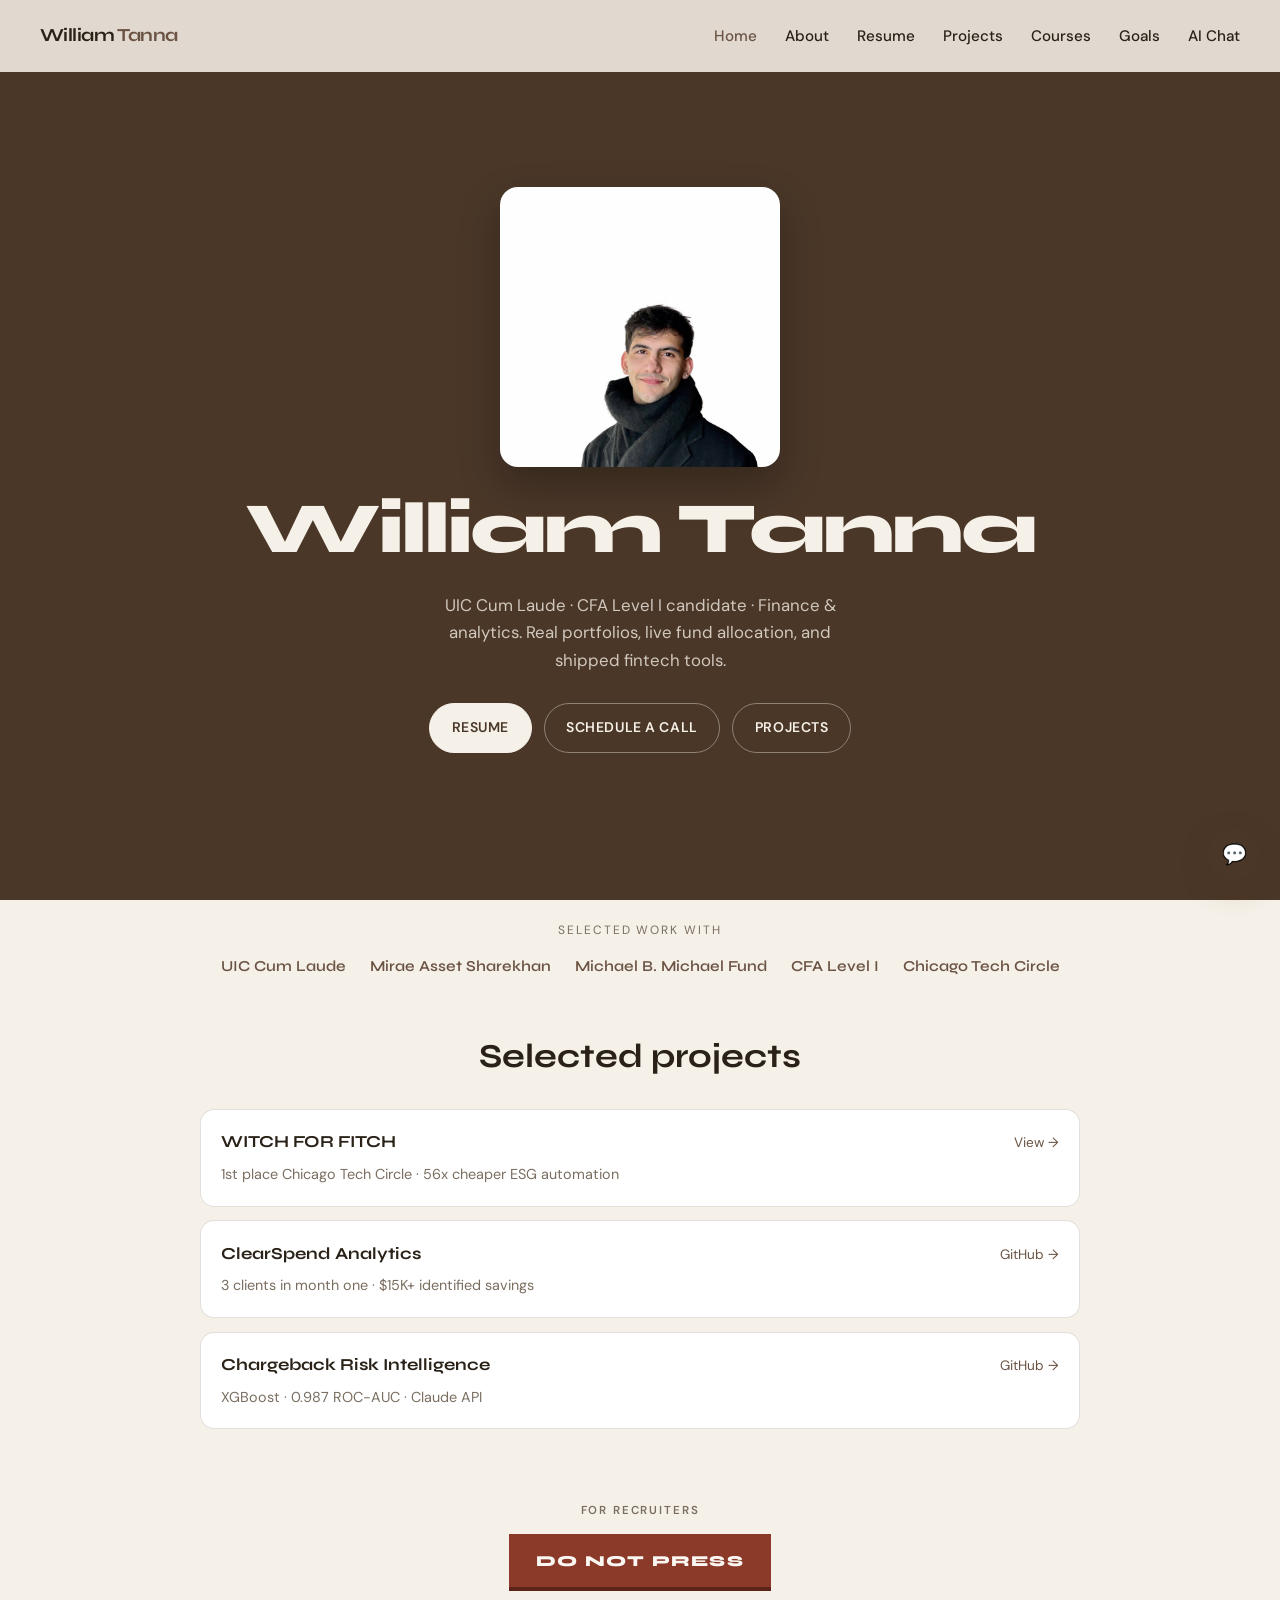
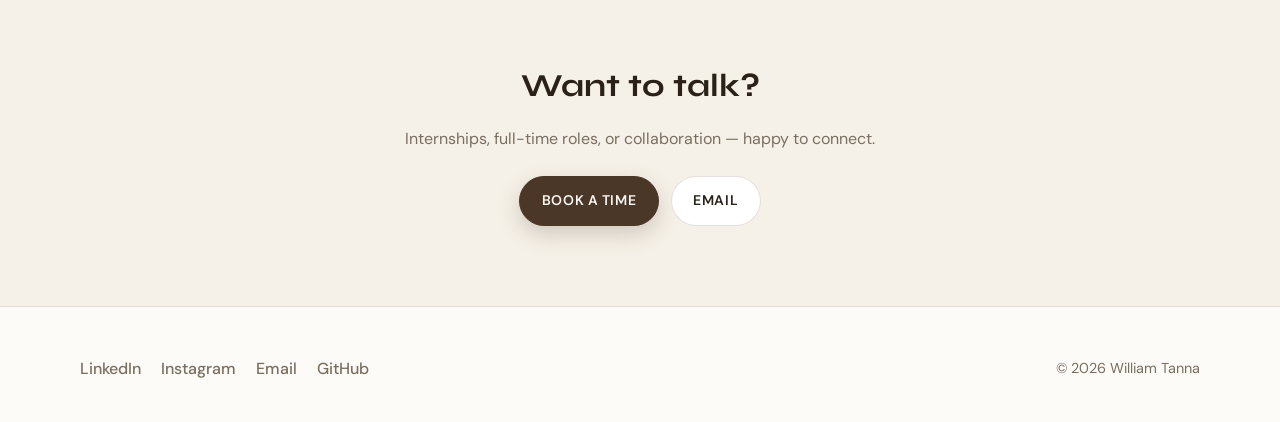
==== commit 1ef94b40: "Make homepage hero photo a square crop Co-authored-by: Cursor <cursoragent@cursor.com>" ====
--- a/index.html
+++ b/index.html
@@ -23,7 +23,7 @@
         }
         .hero-photo {
             width: min(280px, 58vw);
-            aspect-ratio: 3 / 4;
+            aspect-ratio: 1 / 1;
             border-radius: 18px;
             overflow: hidden;
             box-shadow: 0 18px 40px rgba(0, 0, 0, 0.28);
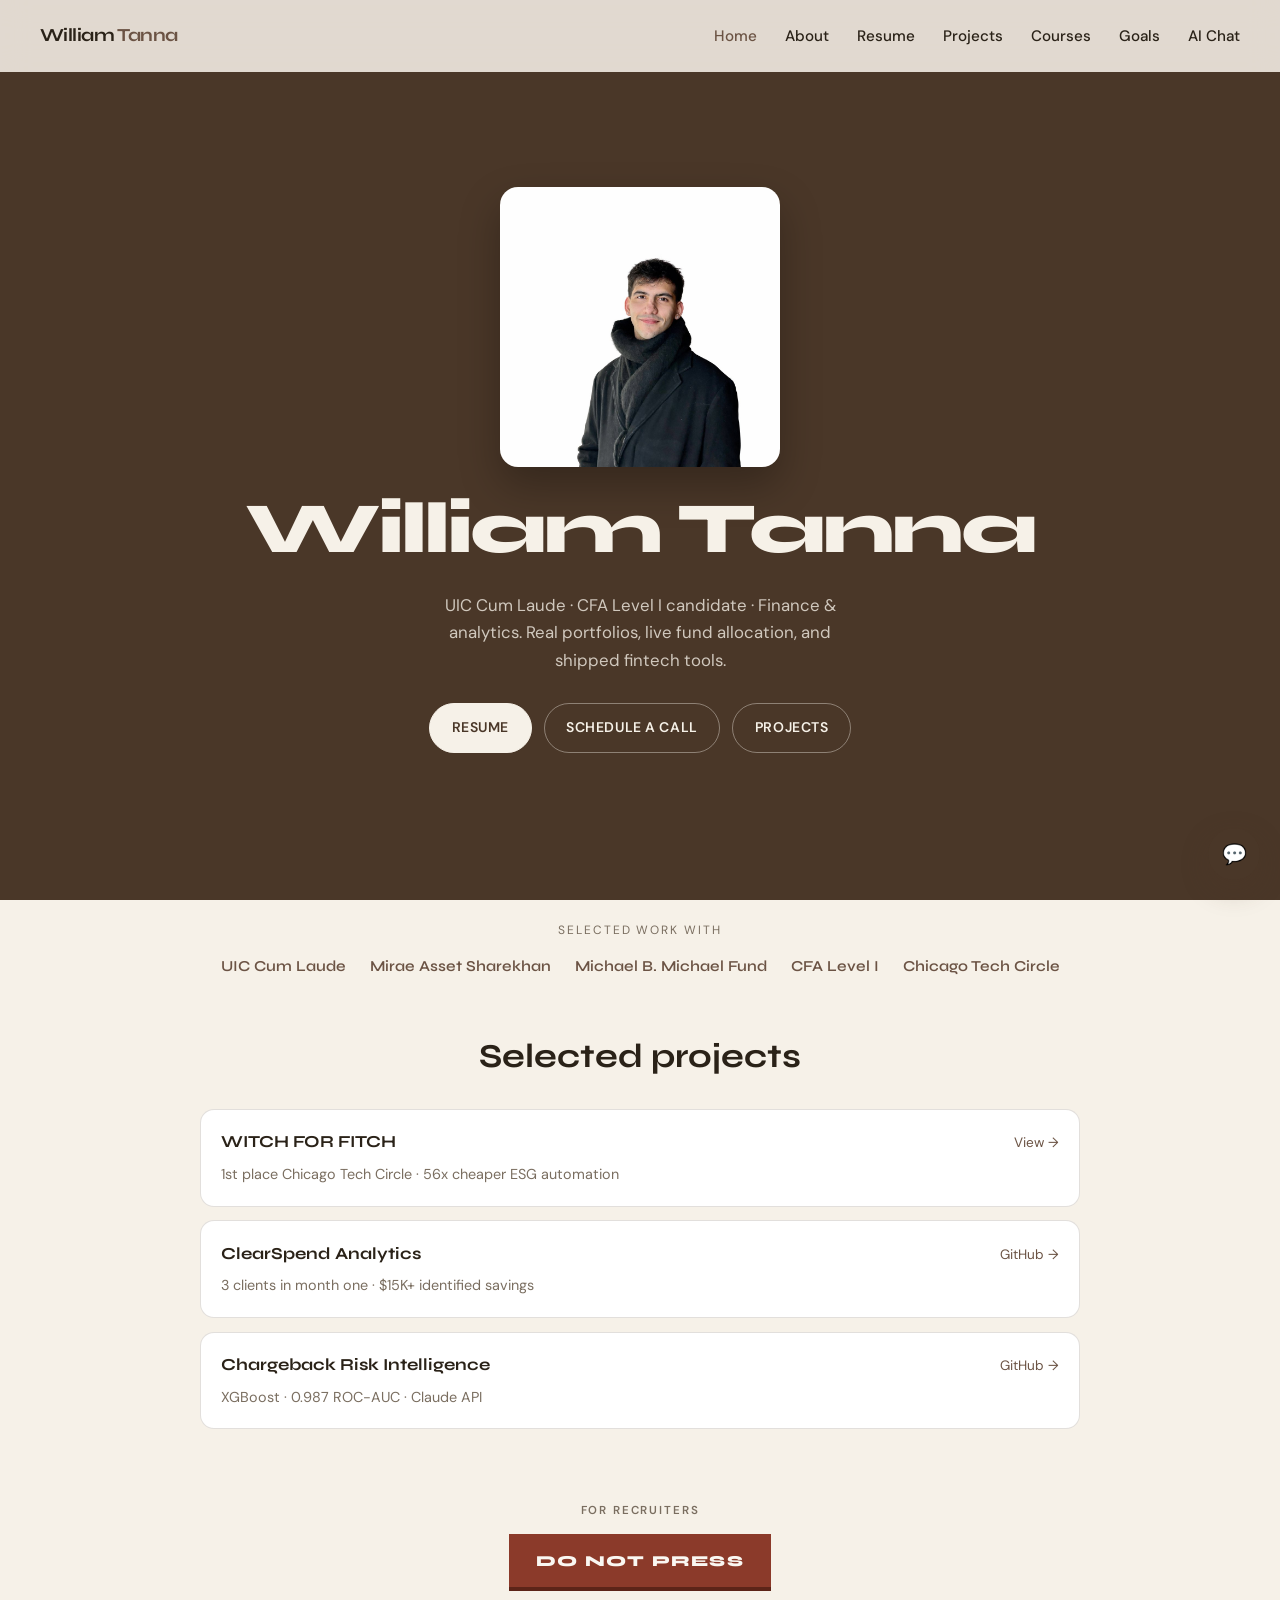
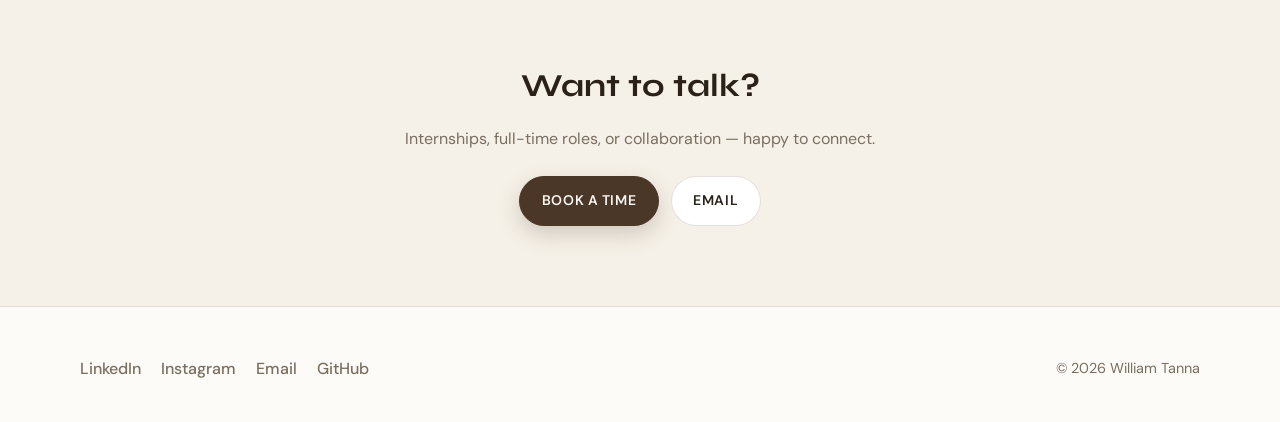
==== commit 30ce2d04: "Make homepage hero photo square Co-authored-by: Cursor <cursoragent@cursor.com>" ====
--- a/index.html
+++ b/index.html
@@ -33,9 +33,7 @@
             width: 100%;
             height: 100%;
             object-fit: cover;
-            object-position: center top;
-            transform: scale(1.22);
-            transform-origin: top center;
+            object-position: center 18%;
         }
         .hero-name {
             font-family: var(--font-display);
